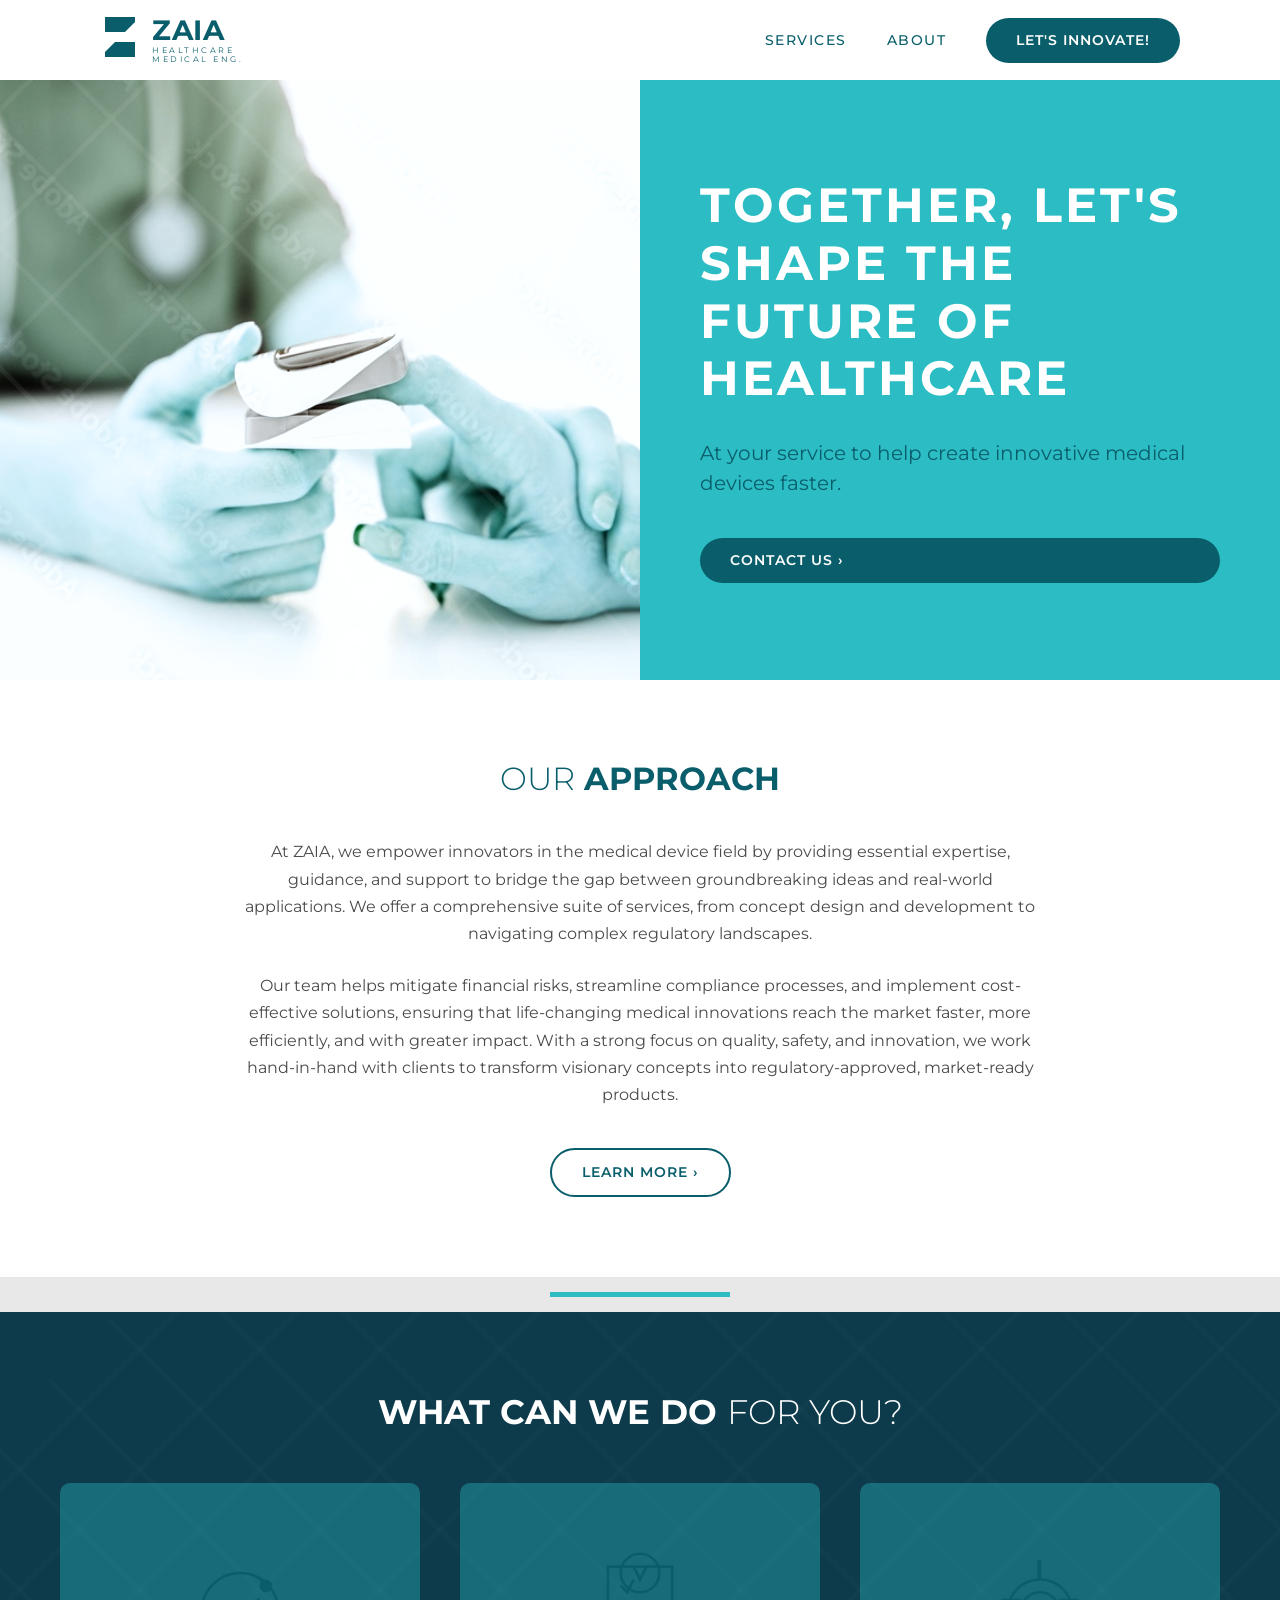
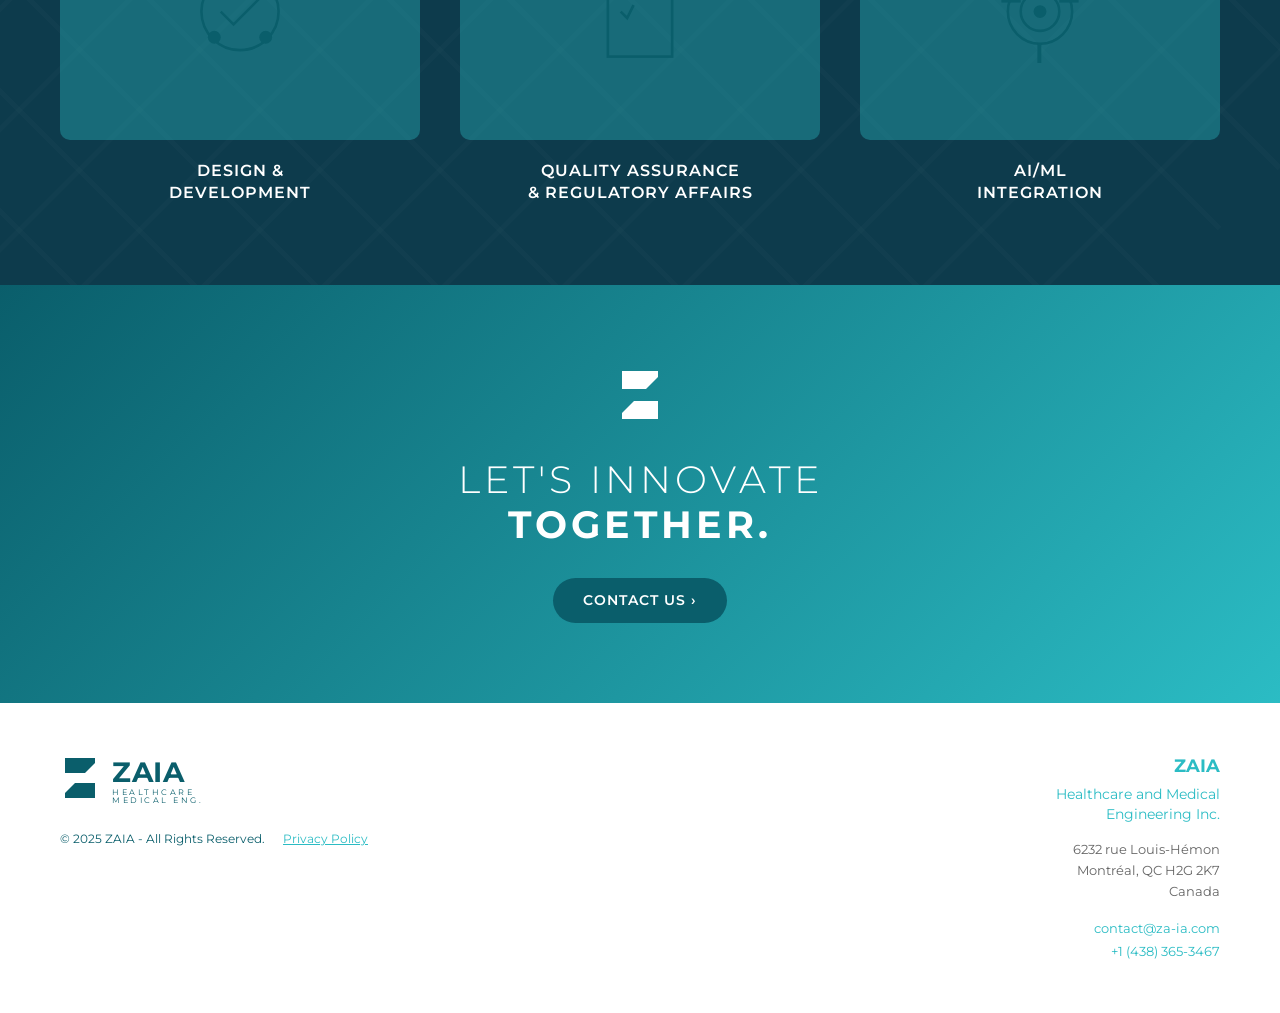
==== index.html @ 07baa98e "Complete redesign of ZAIA Healthcare website - Created full website structure with 7 sections - Impl" ====
<!DOCTYPE html>
<html lang="fr">
<head>
    <meta charset="UTF-8">
    <meta name="viewport" content="width=device-width, initial-scale=1.0">
    <meta name="description" content="ZAIA Healthcare & Medical Engineering - Empowering innovators in the medical device field">
    <title>ZAIA Healthcare - Medical Engineering</title>

    <!-- Google Fonts -->
    <link rel="preconnect" href="https://fonts.googleapis.com">
    <link rel="preconnect" href="https://fonts.gstatic.com" crossorigin>
    <link href="https://fonts.googleapis.com/css2?family=Montserrat:wght@300;400;500;600;700&display=swap" rel="stylesheet">

    <!-- CSS Files -->
    <link rel="stylesheet" href="css/variables.css">
    <link rel="stylesheet" href="css/style.css">
    <link rel="stylesheet" href="css/responsive.css">
</head>
<body>
    <!-- SECTION 1: HEADER / NAVIGATION -->
    <header class="header">
        <div class="header-container">
            <!-- Logo -->
            <a href="#home" class="logo">
                <div class="logo-symbol">
                    <svg width="40" height="50" viewBox="0 0 40 50" fill="none" xmlns="http://www.w3.org/2000/svg">
                        <path d="M5 5 L35 5 L35 10 L15 30 L35 30 L35 45 L5 45 L5 40 L25 20 L5 20 Z" fill="#0A5E6B"/>
                    </svg>
                </div>
                <div class="logo-text">
                    <div class="logo-name">ZAIA</div>
                    <div class="logo-subtitle">
                        <div>HEALTHCARE</div>
                        <div>MEDICAL ENG.</div>
                    </div>
                </div>
            </a>

            <!-- Navigation -->
            <nav class="nav">
                <a href="#services" class="nav-link">SERVICES</a>
                <a href="#about" class="nav-link">ABOUT</a>
                <a href="#contact" class="btn btn-primary">LET'S INNOVATE!</a>
            </nav>

            <!-- Mobile Menu Button -->
            <button class="mobile-menu-btn" aria-label="Toggle menu">
                <span></span>
                <span></span>
                <span></span>
            </button>
        </div>
    </header>

    <main>
        <!-- SECTION 2: HERO -->
        <section class="hero" id="home">
            <div class="hero-container">
                <!-- Left: Image with Watermark -->
                <div class="hero-image">
                    <div class="watermark"></div>
                    <img src="assets/images/hero-medical.jpg" alt="Medical device innovation">
                </div>

                <!-- Right: Content -->
                <div class="hero-content">
                    <h1 class="hero-title">TOGETHER, LET'S SHAPE THE FUTURE OF HEALTHCARE</h1>
                    <p class="hero-subtitle">At your service to help create innovative medical devices faster.</p>
                    <a href="#contact" class="btn btn-hero">CONTACT US ›</a>
                </div>
            </div>
        </section>

        <!-- SECTION 3: OUR APPROACH -->
        <section class="approach" id="about">
            <div class="approach-container">
                <h2 class="approach-title">
                    <span class="light">OUR</span> <span class="bold">APPROACH</span>
                </h2>

                <p class="approach-text">
                    At ZAIA, we empower innovators in the medical device field by providing essential expertise, guidance, and support to bridge the gap between groundbreaking ideas and real-world applications. We offer a comprehensive suite of services, from concept design and development to navigating complex regulatory landscapes.
                </p>

                <p class="approach-text">
                    Our team helps mitigate financial risks, streamline compliance processes, and implement cost-effective solutions, ensuring that life-changing medical innovations reach the market faster, more efficiently, and with greater impact. With a strong focus on quality, safety, and innovation, we work hand-in-hand with clients to transform visionary concepts into regulatory-approved, market-ready products.
                </p>

                <a href="#services" class="btn btn-outline">LEARN MORE ›</a>
            </div>
        </section>

        <!-- SECTION 4: TRANSITION BAR -->
        <div class="transition-bar">
            <div class="transition-accent"></div>
        </div>

        <!-- SECTION 5: SERVICES -->
        <section class="services" id="services">
            <div class="services-watermark"></div>
            <div class="services-container">
                <h2 class="services-title">
                    <span class="bold">WHAT CAN WE DO</span> <span class="light">FOR YOU?</span>
                </h2>

                <div class="services-grid">
                    <!-- Service 1 -->
                    <div class="service-card">
                        <div class="service-image">
                            <svg class="service-placeholder" viewBox="0 0 280 200" fill="none" xmlns="http://www.w3.org/2000/svg">
                                <rect width="280" height="200" fill="#2BBCC4" opacity="0.3"/>
                                <g transform="translate(140, 100)">
                                    <circle cx="0" cy="0" r="30" stroke="#0A5E6B" stroke-width="2" fill="none"/>
                                    <path d="M-15 0 L-5 10 L15 -10" stroke="#0A5E6B" stroke-width="2" fill="none"/>
                                    <circle cx="20" cy="-20" r="5" fill="#0A5E6B"/>
                                    <circle cx="-20" cy="20" r="5" fill="#0A5E6B"/>
                                    <circle cx="20" cy="20" r="5" fill="#0A5E6B"/>
                                </g>
                            </svg>
                        </div>
                        <h3 class="service-title">DESIGN &<br>DEVELOPMENT</h3>
                    </div>

                    <!-- Service 2 -->
                    <div class="service-card">
                        <div class="service-image">
                            <svg class="service-placeholder" viewBox="0 0 280 200" fill="none" xmlns="http://www.w3.org/2000/svg">
                                <rect width="280" height="200" fill="#2BBCC4" opacity="0.3"/>
                                <g transform="translate(140, 100)">
                                    <rect x="-25" y="-35" width="50" height="70" stroke="#0A5E6B" stroke-width="2" fill="none"/>
                                    <path d="M-15 -20 L-10 -15 L-5 -25" stroke="#0A5E6B" stroke-width="2" fill="none"/>
                                    <path d="M-15 0 L-10 5 L-5 -5" stroke="#0A5E6B" stroke-width="2" fill="none"/>
                                    <circle cx="0" cy="-30" r="15" stroke="#0A5E6B" stroke-width="2" fill="none"/>
                                    <path d="M-5 -35 L0 -25 L5 -35" stroke="#0A5E6B" stroke-width="2" fill="none"/>
                                </g>
                            </svg>
                        </div>
                        <h3 class="service-title">QUALITY ASSURANCE<br>& REGULATORY AFFAIRS</h3>
                    </div>

                    <!-- Service 3 -->
                    <div class="service-card">
                        <div class="service-image">
                            <svg class="service-placeholder" viewBox="0 0 280 200" fill="none" xmlns="http://www.w3.org/2000/svg">
                                <rect width="280" height="200" fill="#2BBCC4" opacity="0.3"/>
                                <g transform="translate(140, 100)">
                                    <circle cx="0" cy="0" r="25" stroke="#0A5E6B" stroke-width="2" fill="none"/>
                                    <circle cx="0" cy="0" r="15" stroke="#0A5E6B" stroke-width="2" fill="none"/>
                                    <circle cx="0" cy="0" r="5" fill="#0A5E6B"/>
                                    <rect x="-30" y="-10" width="15" height="3" fill="#0A5E6B"/>
                                    <rect x="15" y="-10" width="15" height="3" fill="#0A5E6B"/>
                                    <rect x="-2" y="-40" width="3" height="15" fill="#0A5E6B"/>
                                    <rect x="-2" y="25" width="3" height="15" fill="#0A5E6B"/>
                                </g>
                            </svg>
                        </div>
                        <h3 class="service-title">AI/ML<br>INTEGRATION</h3>
                    </div>
                </div>
            </div>
        </section>

        <!-- SECTION 6: CALL TO ACTION -->
        <section class="cta">
            <div class="cta-container">
                <div class="cta-logo">
                    <svg width="50" height="60" viewBox="0 0 40 50" fill="none" xmlns="http://www.w3.org/2000/svg">
                        <path d="M5 5 L35 5 L35 10 L15 30 L35 30 L35 45 L5 45 L5 40 L25 20 L5 20 Z" fill="#FFFFFF"/>
                    </svg>
                </div>
                <h2 class="cta-title">
                    <span class="light">LET'S INNOVATE</span><br>
                    <span class="bold">TOGETHER.</span>
                </h2>
                <a href="#contact" class="btn btn-cta">CONTACT US ›</a>
            </div>
        </section>
    </main>

    <!-- SECTION 7: FOOTER -->
    <footer class="footer">
        <div class="footer-container">
            <!-- Left Column -->
            <div class="footer-left">
                <a href="#home" class="footer-logo">
                    <div class="logo-symbol">
                        <svg width="40" height="50" viewBox="0 0 40 50" fill="none" xmlns="http://www.w3.org/2000/svg">
                            <path d="M5 5 L35 5 L35 10 L15 30 L35 30 L35 45 L5 45 L5 40 L25 20 L5 20 Z" fill="#0A5E6B"/>
                        </svg>
                    </div>
                    <div class="logo-text">
                        <div class="logo-name">ZAIA</div>
                        <div class="logo-subtitle">
                            <div>HEALTHCARE</div>
                            <div>MEDICAL ENG.</div>
                        </div>
                    </div>
                </a>
                <div class="footer-copyright">
                    <span>© 2025 ZAIA - All Rights Reserved.</span>
                    <a href="#" class="footer-link">Privacy Policy</a>
                </div>
            </div>

            <!-- Right Column -->
            <div class="footer-right">
                <div class="footer-brand">ZAIA</div>
                <div class="footer-company">Healthcare and Medical<br>Engineering Inc.</div>
                <address class="footer-address">
                    6232 rue Louis-Hémon<br>
                    Montréal, QC H2G 2K7<br>
                    Canada
                </address>
                <div class="footer-contact">
                    <a href="mailto:contact@za-ia.com">contact@za-ia.com</a><br>
                    <a href="tel:+14383653467">+1 (438) 365-3467</a>
                </div>
            </div>
        </div>
    </footer>

    <!-- JavaScript -->
    <script src="js/main.js"></script>
</body>
</html>
---- css/variables.css ----
/* ========================================
   ZAIA Healthcare - Variables CSS
   ======================================== */

:root {
    /* ====== COULEURS PRINCIPALES ====== */
    --teal-primary: #0A5E6B;      /* Logo, titres, boutons */
    --cyan-accent: #2BBCC4;       /* Fond Hero, accents, liens */
    --navy-dark: #0D3B4C;         /* Fond section services */

    /* ====== COULEURS NEUTRES ====== */
    --white: #FFFFFF;
    --gray-light: #E8E8E8;        /* Barre de transition */
    --gray-text: #4A4A4A;         /* Corps de texte */
    --gray-secondary: #666666;    /* Texte secondaire */

    /* ====== DÉGRADÉ CTA ====== */
    --gradient-cta: linear-gradient(135deg, #0A5E6B 0%, #2BBCC4 100%);

    /* ====== TYPOGRAPHIE ====== */
    --font-primary: 'Montserrat', -apple-system, BlinkMacSystemFont, 'Segoe UI', sans-serif;

    /* Tailles de police */
    --font-hero-title: 48px;      /* Titre Hero */
    --font-section-title: 32px;   /* Titres de section */
    --font-subtitle: 20px;        /* Sous-titres */
    --font-body: 16px;            /* Corps de texte */
    --font-nav: 14px;             /* Navigation */
    --font-button: 14px;          /* Boutons */

    /* Graisse de police */
    --weight-light: 300;
    --weight-regular: 400;
    --weight-medium: 500;
    --weight-semibold: 600;
    --weight-bold: 700;

    /* Espacement des lettres */
    --letter-spacing-title: 3px;
    --letter-spacing-nav: 1.5px;
    --letter-spacing-button: 1px;

    /* Interligne */
    --line-height-tight: 1.2;
    --line-height-normal: 1.5;
    --line-height-relaxed: 1.7;

    /* ====== DIMENSIONS ====== */
    --header-height: 80px;
    --max-width-content: 1200px;
    --max-width-text: 800px;

    /* Padding et marges */
    --padding-section-vertical: 80px;
    --padding-section-horizontal: 60px;
    --padding-container: 40px;

    /* Border radius */
    --border-radius-button: 25px;
    --border-radius-card: 10px;

    /* ====== TRANSITIONS ====== */
    --transition-fast: 0.2s ease;
    --transition-normal: 0.3s ease;
    --transition-slow: 0.5s ease;

    /* ====== OMBRES ====== */
    --shadow-subtle: 0 2px 10px rgba(0, 0, 0, 0.05);
    --shadow-card: 0 4px 20px rgba(0, 0, 0, 0.1);
    --shadow-hover: 0 10px 30px rgba(0, 0, 0, 0.15);

    /* ====== Z-INDEX ====== */
    --z-watermark: 1;
    --z-content: 2;
    --z-header: 100;
    --z-mobile-menu: 200;
}

/* ====== RESPONSIVE BREAKPOINTS ====== */
/* Utilisés dans responsive.css */
/* Mobile: < 768px */
/* Tablet: 768px - 991px */
/* Desktop: 992px - 1200px */
/* Desktop Large: > 1200px */
---- css/style.css ----
/* ========================================
   ZAIA Healthcare - Styles Principaux
   ======================================== */

/* ====== RESET ET BASE ====== */
* {
    margin: 0;
    padding: 0;
    box-sizing: border-box;
}

html {
    scroll-behavior: smooth;
    font-size: 16px;
}

body {
    font-family: var(--font-primary);
    color: var(--gray-text);
    background: var(--white);
    line-height: var(--line-height-normal);
    overflow-x: hidden;
}

img {
    max-width: 100%;
    height: auto;
    display: block;
}

a {
    text-decoration: none;
    color: inherit;
}

button {
    border: none;
    background: none;
    cursor: pointer;
    font-family: inherit;
}

/* ====== TYPOGRAPHIE GLOBALE ====== */
h1, h2, h3, h4, h5, h6 {
    font-weight: var(--weight-bold);
    line-height: var(--line-height-tight);
}

/* ====== UTILITAIRES ====== */
.light {
    font-weight: var(--weight-light);
}

.bold {
    font-weight: var(--weight-bold);
}

/* ====== BOUTONS ====== */
.btn {
    display: inline-block;
    padding: 12px 30px;
    border-radius: var(--border-radius-button);
    font-size: var(--font-button);
    font-weight: var(--weight-semibold);
    text-transform: uppercase;
    letter-spacing: var(--letter-spacing-button);
    transition: all var(--transition-normal);
    cursor: pointer;
    white-space: nowrap;
}

.btn-primary {
    background: var(--teal-primary);
    color: var(--white);
}

.btn-primary:hover {
    background: #084550;
    transform: translateY(-2px);
    box-shadow: var(--shadow-hover);
}

.btn-hero {
    background: var(--teal-primary);
    color: var(--white);
}

.btn-hero:hover {
    background: #084550;
}

.btn-outline {
    background: transparent;
    color: var(--teal-primary);
    border: 2px solid var(--teal-primary);
}

.btn-outline:hover {
    background: var(--teal-primary);
    color: var(--white);
}

.btn-cta {
    background: var(--teal-primary);
    color: var(--white);
}

.btn-cta:hover {
    background: #084550;
}

/* ========================================
   SECTION 1: HEADER / NAVIGATION
   ======================================== */
.header {
    position: fixed;
    top: 0;
    left: 0;
    right: 0;
    height: var(--header-height);
    background: var(--white);
    z-index: var(--z-header);
}

.header-container {
    max-width: var(--max-width-content);
    margin: 0 auto;
    padding: 0 var(--padding-section-horizontal);
    height: 100%;
    display: flex;
    align-items: center;
    justify-content: space-between;
}

/* Logo */
.logo {
    display: flex;
    align-items: center;
    gap: 12px;
}

.logo-symbol svg {
    width: 40px;
    height: 50px;
}

.logo-text {
    display: flex;
    flex-direction: column;
}

.logo-name {
    font-size: 28px;
    font-weight: var(--weight-bold);
    color: var(--teal-primary);
    letter-spacing: 0.5px;
    line-height: 1;
}

.logo-subtitle {
    display: flex;
    flex-direction: column;
    font-size: 8px;
    color: var(--teal-primary);
    text-transform: uppercase;
    letter-spacing: 2.5px;
    line-height: 1.1;
    margin-top: 2px;
}

/* Navigation */
.nav {
    display: flex;
    align-items: center;
    gap: 40px;
}

.nav-link {
    font-size: var(--font-nav);
    font-weight: var(--weight-medium);
    color: var(--teal-primary);
    text-transform: uppercase;
    letter-spacing: var(--letter-spacing-nav);
    transition: color var(--transition-normal);
}

.nav-link:hover {
    color: var(--cyan-accent);
}

/* Mobile Menu Button */
.mobile-menu-btn {
    display: none;
    flex-direction: column;
    gap: 5px;
    width: 30px;
    height: 25px;
}

.mobile-menu-btn span {
    display: block;
    width: 100%;
    height: 3px;
    background: var(--teal-primary);
    transition: all var(--transition-normal);
}

/* ========================================
   SECTION 2: HERO
   ======================================== */
.hero {
    margin-top: var(--header-height);
    min-height: 600px;
}

.hero-container {
    display: grid;
    grid-template-columns: 1fr 1fr;
    min-height: 600px;
}

/* Hero Image (Left) */
.hero-image {
    position: relative;
    overflow: hidden;
    background: var(--gray-light);
}

.hero-image img {
    width: 100%;
    height: 100%;
    object-fit: cover;
    object-position: center;
    filter: sepia(20%) saturate(80%) hue-rotate(160deg);
}

/* Watermark sur Hero Image */
.watermark {
    position: absolute;
    top: -50%;
    left: -50%;
    width: 200%;
    height: 200%;
    transform: rotate(-45deg);
    opacity: 0.12;
    z-index: var(--z-watermark);
    pointer-events: none;
    background-image: repeating-linear-gradient(
        0deg,
        transparent,
        transparent 80px,
        rgba(255, 255, 255, 0.5) 80px,
        rgba(255, 255, 255, 0.5) 85px
    ),
    repeating-linear-gradient(
        90deg,
        transparent,
        transparent 80px,
        rgba(255, 255, 255, 0.5) 80px,
        rgba(255, 255, 255, 0.5) 85px
    );
}

.watermark::before {
    content: 'Z';
    position: absolute;
    font-size: 50px;
    font-weight: var(--weight-bold);
    color: rgba(255, 255, 255, 0.8);
    font-family: var(--font-primary);
    left: 50%;
    top: 50%;
    transform: translate(-50%, -50%);
}

/* Hero Content (Right) */
.hero-content {
    background: var(--cyan-accent);
    padding: 80px 60px;
    display: flex;
    flex-direction: column;
    justify-content: center;
}

.hero-title {
    font-size: var(--font-hero-title);
    font-weight: var(--weight-bold);
    color: var(--white);
    text-transform: uppercase;
    letter-spacing: var(--letter-spacing-title);
    line-height: var(--line-height-tight);
    margin-bottom: 30px;
}

.hero-subtitle {
    font-size: var(--font-subtitle);
    color: var(--teal-primary);
    line-height: var(--line-height-normal);
    margin-bottom: 40px;
}

/* ========================================
   SECTION 3: OUR APPROACH
   ======================================== */
.approach {
    background: var(--white);
    padding: var(--padding-section-vertical) var(--padding-section-horizontal);
}

.approach-container {
    max-width: var(--max-width-text);
    margin: 0 auto;
    text-align: center;
}

.approach-title {
    font-size: var(--font-section-title);
    color: var(--teal-primary);
    text-transform: uppercase;
    margin-bottom: 40px;
}

.approach-text {
    font-size: var(--font-body);
    color: var(--gray-text);
    line-height: var(--line-height-relaxed);
    margin-bottom: 25px;
}

.approach-container .btn-outline {
    margin-top: 15px;
}

/* ========================================
   SECTION 4: TRANSITION BAR
   ======================================== */
.transition-bar {
    height: 35px;
    background: var(--gray-light);
    display: flex;
    align-items: center;
    justify-content: center;
}

.transition-accent {
    width: 180px;
    height: 5px;
    background: var(--cyan-accent);
}

/* ========================================
   SECTION 5: SERVICES
   ======================================== */
.services {
    background: var(--navy-dark);
    padding: var(--padding-section-vertical) var(--padding-section-horizontal);
    position: relative;
    overflow: hidden;
}

/* Watermark Services */
.services-watermark {
    position: absolute;
    top: -50%;
    left: -50%;
    width: 200%;
    height: 200%;
    transform: rotate(-45deg);
    opacity: 0.06;
    z-index: var(--z-watermark);
    pointer-events: none;
    background-image: repeating-linear-gradient(
        0deg,
        transparent,
        transparent 80px,
        rgba(255, 255, 255, 0.3) 80px,
        rgba(255, 255, 255, 0.3) 85px
    ),
    repeating-linear-gradient(
        90deg,
        transparent,
        transparent 80px,
        rgba(255, 255, 255, 0.3) 80px,
        rgba(255, 255, 255, 0.3) 85px
    );
}

.services-container {
    max-width: var(--max-width-content);
    margin: 0 auto;
    position: relative;
    z-index: var(--z-content);
}

.services-title {
    font-size: 34px;
    color: var(--white);
    text-align: center;
    text-transform: uppercase;
    margin-bottom: 50px;
}

.services-grid {
    display: grid;
    grid-template-columns: repeat(3, 1fr);
    gap: 40px;
}

/* Service Card */
.service-card {
    text-align: center;
    transition: transform var(--transition-normal);
}

.service-card:hover {
    transform: translateY(-5px);
}

.service-image {
    width: 100%;
    aspect-ratio: 280 / 200;
    border-radius: var(--border-radius-card);
    overflow: hidden;
    background: rgba(43, 188, 196, 0.1);
    margin-bottom: 20px;
}

.service-placeholder {
    width: 100%;
    height: 100%;
}

.service-title {
    font-size: 16px;
    font-weight: var(--weight-semibold);
    color: var(--white);
    text-transform: uppercase;
    letter-spacing: 1px;
    line-height: 1.4;
}

/* ========================================
   SECTION 6: CALL TO ACTION
   ======================================== */
.cta {
    background: var(--gradient-cta);
    padding: 80px var(--padding-section-horizontal);
}

.cta-container {
    max-width: 600px;
    margin: 0 auto;
    text-align: center;
}

.cta-logo {
    margin-bottom: 25px;
}

.cta-logo svg {
    margin: 0 auto;
    width: 50px;
    height: 60px;
}

.cta-title {
    font-size: 38px;
    color: var(--white);
    text-transform: uppercase;
    letter-spacing: 4px;
    margin-bottom: 30px;
}

/* ========================================
   SECTION 7: FOOTER
   ======================================== */
.footer {
    background: var(--white);
    padding: 50px var(--padding-section-horizontal);
}

.footer-container {
    max-width: var(--max-width-content);
    margin: 0 auto;
    display: flex;
    justify-content: space-between;
    align-items: flex-start;
}

/* Footer Left */
.footer-left {
    display: flex;
    flex-direction: column;
    gap: 20px;
}

.footer-logo {
    display: flex;
    align-items: center;
    gap: 12px;
}

.footer-copyright {
    font-size: 12px;
    color: var(--teal-primary);
}

.footer-link {
    color: var(--cyan-accent);
    text-decoration: underline;
    margin-left: 15px;
}

/* Footer Right */
.footer-right {
    text-align: right;
}

.footer-brand {
    font-size: 18px;
    font-weight: var(--weight-bold);
    color: var(--cyan-accent);
    margin-bottom: 5px;
}

.footer-company {
    font-size: 14px;
    color: var(--cyan-accent);
    margin-bottom: 15px;
    line-height: 1.4;
}

.footer-address {
    font-size: 13px;
    color: var(--gray-secondary);
    font-style: normal;
    line-height: 1.6;
    margin-bottom: 15px;
}

.footer-contact {
    font-size: 13px;
    line-height: 1.8;
}

.footer-contact a {
    color: var(--cyan-accent);
    transition: color var(--transition-normal);
}

.footer-contact a:hover {
    color: var(--teal-primary);
}
---- css/responsive.css ----
/* ========================================
   ZAIA Healthcare - Responsive Design
   ======================================== */

/* ====== TABLET (768px - 991px) ====== */
@media (max-width: 991px) {
    /* Typography */
    :root {
        --font-hero-title: 40px;
        --font-section-title: 28px;
        --font-subtitle: 18px;
        --padding-section-vertical: 60px;
        --padding-section-horizontal: 40px;
    }

    /* Header */
    .header-container {
        padding: 0 var(--padding-section-horizontal);
    }

    /* Hero */
    .hero-container {
        min-height: 500px;
    }

    .hero-content {
        padding: 60px 40px;
    }

    /* Services */
    .services-grid {
        grid-template-columns: repeat(2, 1fr);
        gap: 30px;
    }

    .service-card:last-child {
        grid-column: 1 / -1;
        max-width: 400px;
        margin: 0 auto;
    }

    /* Footer */
    .footer-container {
        flex-direction: column;
        gap: 40px;
        align-items: flex-start;
    }

    .footer-right {
        text-align: left;
    }
}

/* ====== MOBILE (< 768px) ====== */
@media (max-width: 767px) {
    /* Typography */
    :root {
        --font-hero-title: 32px;
        --font-section-title: 24px;
        --font-subtitle: 16px;
        --font-body: 14px;
        --padding-section-vertical: 50px;
        --padding-section-horizontal: 20px;
    }

    /* ====== HEADER ====== */
    .header {
        height: 70px;
    }

    .header-container {
        padding: 0 20px;
    }

    /* Logo */
    .logo-symbol svg {
        width: 35px;
        height: 45px;
    }

    .logo-name {
        font-size: 24px;
    }

    .logo-subtitle {
        font-size: 7px;
        letter-spacing: 2px;
    }

    /* Navigation Mobile */
    .nav {
        position: fixed;
        top: 70px;
        right: -100%;
        width: 100%;
        max-width: 300px;
        height: calc(100vh - 70px);
        background: var(--white);
        flex-direction: column;
        align-items: flex-start;
        padding: 30px 20px;
        gap: 25px;
        box-shadow: -5px 0 20px rgba(0, 0, 0, 0.1);
        transition: right var(--transition-normal);
        z-index: var(--z-mobile-menu);
    }

    .nav.active {
        right: 0;
    }

    .nav-link {
        font-size: 16px;
        display: block;
        width: 100%;
    }

    .nav .btn-primary {
        width: 100%;
        text-align: center;
    }

    /* Mobile Menu Button */
    .mobile-menu-btn {
        display: flex;
    }

    .mobile-menu-btn.active span:nth-child(1) {
        transform: rotate(45deg) translateY(10px);
    }

    .mobile-menu-btn.active span:nth-child(2) {
        opacity: 0;
    }

    .mobile-menu-btn.active span:nth-child(3) {
        transform: rotate(-45deg) translateY(-10px);
    }

    /* ====== HERO ====== */
    .hero {
        margin-top: 70px;
    }

    .hero-container {
        grid-template-columns: 1fr;
        min-height: auto;
    }

    .hero-image {
        order: 1;
        min-height: 300px;
    }

    .hero-content {
        order: 2;
        padding: 50px 30px;
    }

    .hero-title {
        font-size: 32px;
        letter-spacing: 2px;
        margin-bottom: 20px;
    }

    .hero-subtitle {
        margin-bottom: 30px;
    }

    /* ====== APPROACH ====== */
    .approach {
        padding: 50px 20px;
    }

    .approach-title {
        font-size: 24px;
        margin-bottom: 30px;
    }

    .approach-text {
        font-size: 14px;
        text-align: left;
    }

    /* ====== SERVICES ====== */
    .services {
        padding: 50px 20px;
    }

    .services-title {
        font-size: 24px;
        margin-bottom: 40px;
    }

    .services-grid {
        grid-template-columns: 1fr;
        gap: 30px;
    }

    .service-card:last-child {
        grid-column: 1;
        max-width: 100%;
    }

    .service-image {
        max-width: 350px;
        margin: 0 auto 20px;
    }

    /* ====== CTA ====== */
    .cta {
        padding: 60px 30px;
    }

    .cta-title {
        font-size: 28px;
        letter-spacing: 3px;
    }

    /* ====== FOOTER ====== */
    .footer {
        padding: 40px 20px;
    }

    .footer-container {
        flex-direction: column;
        gap: 35px;
    }

    .footer-left {
        width: 100%;
    }

    .footer-logo {
        justify-content: center;
    }

    .footer-copyright {
        text-align: center;
        display: flex;
        flex-direction: column;
        gap: 10px;
    }

    .footer-link {
        margin-left: 0;
    }

    .footer-right {
        width: 100%;
        text-align: center;
    }

    .footer-brand {
        font-size: 16px;
    }

    .footer-company {
        font-size: 13px;
    }

    .footer-address,
    .footer-contact {
        font-size: 12px;
    }
}

/* ====== SMALL MOBILE (< 480px) ====== */
@media (max-width: 479px) {
    :root {
        --font-hero-title: 28px;
        --font-section-title: 22px;
    }

    .hero-title {
        font-size: 28px;
    }

    .hero-content {
        padding: 40px 25px;
    }

    .btn {
        padding: 10px 25px;
        font-size: 12px;
    }

    .services-title {
        font-size: 22px;
    }

    .cta-title {
        font-size: 24px;
        letter-spacing: 2px;
    }
}
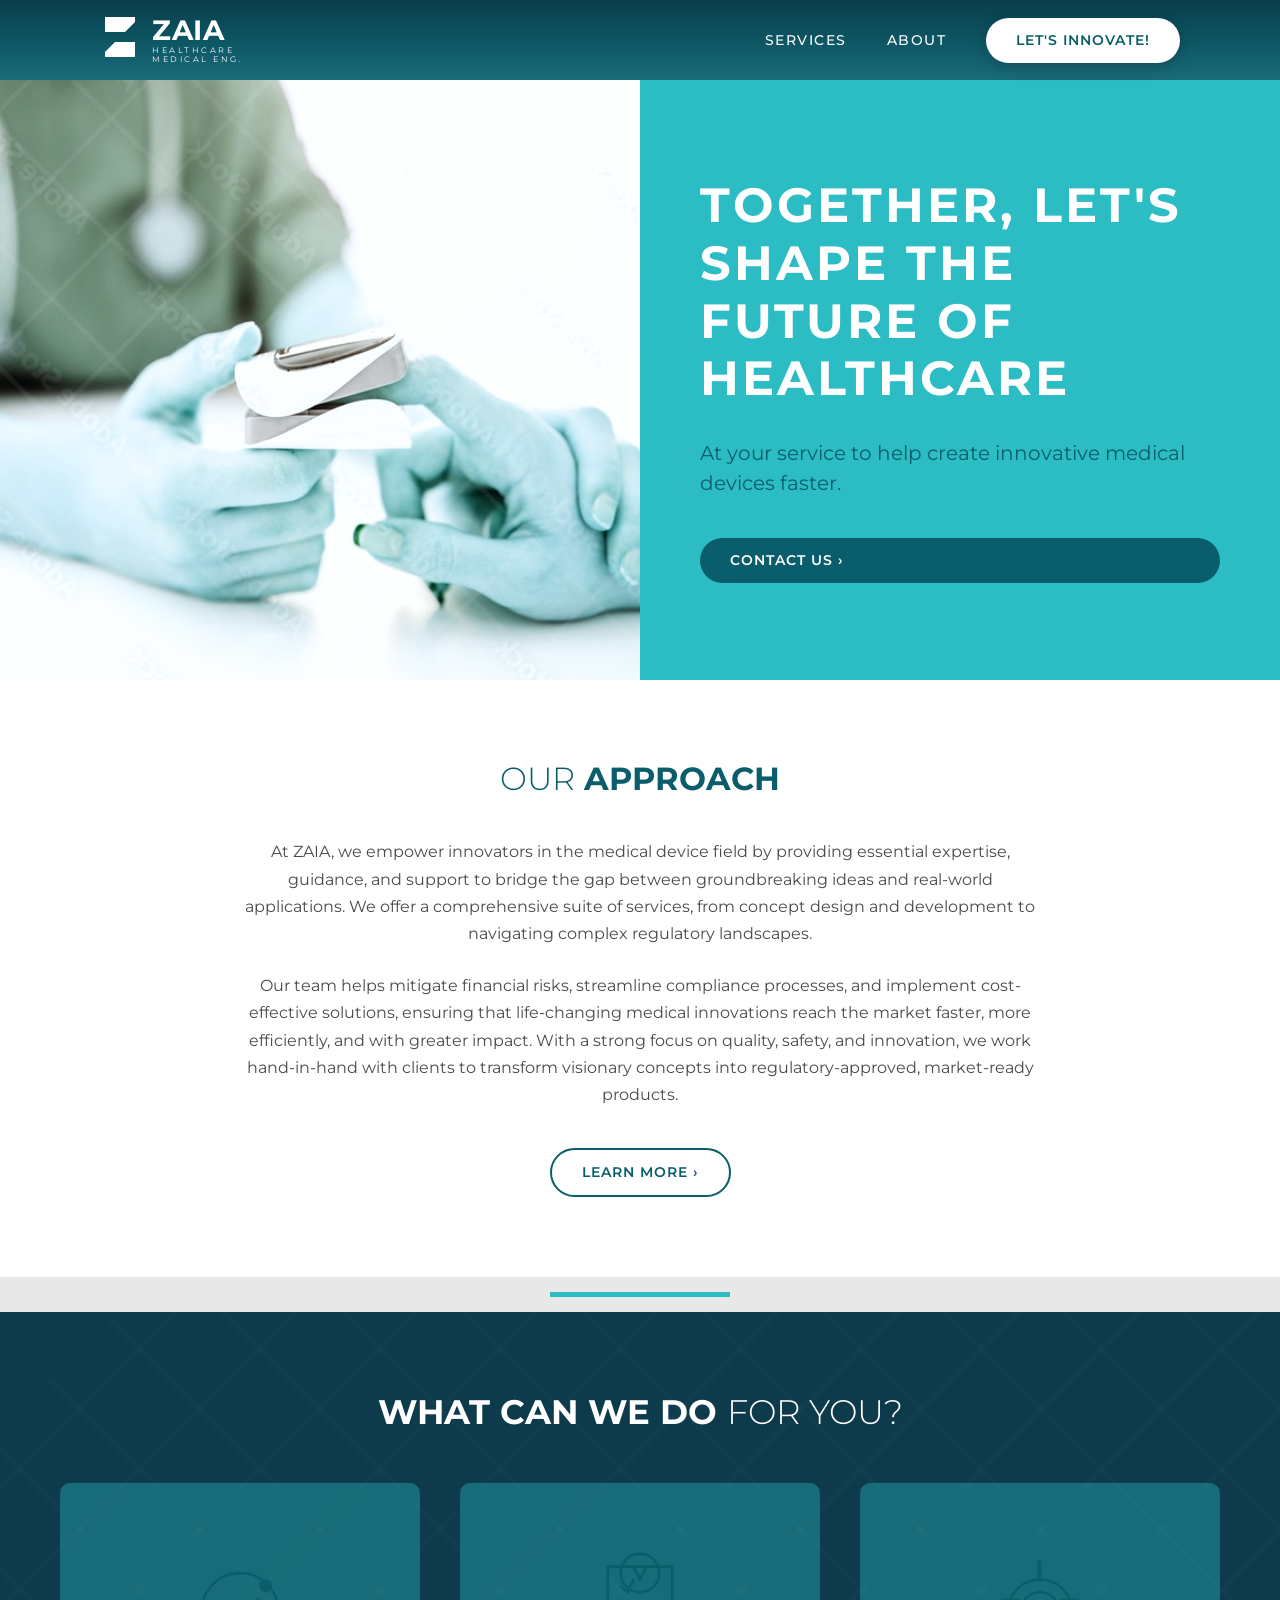
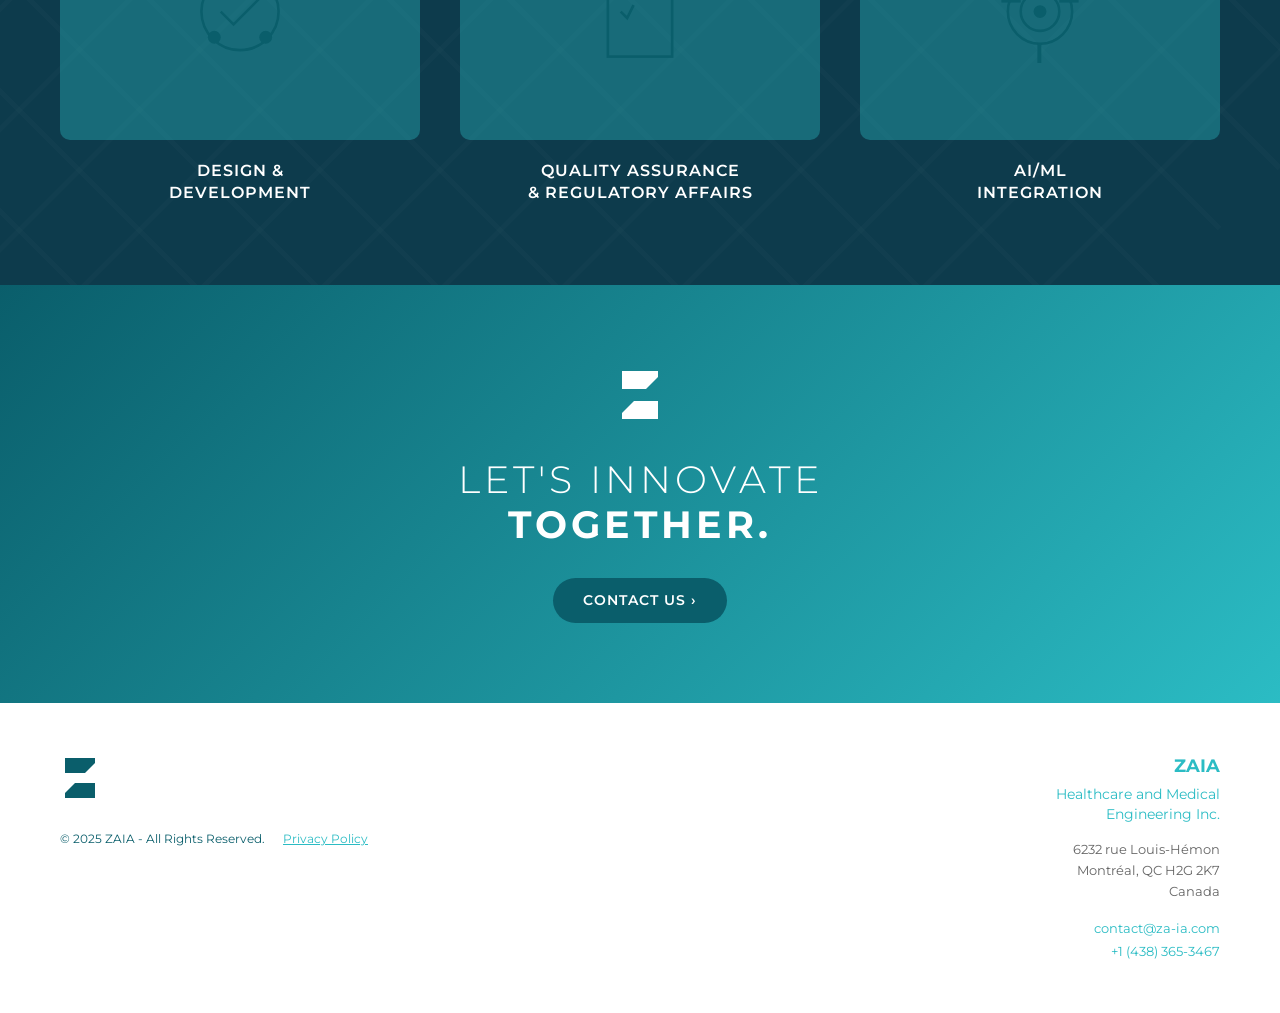
==== commit f4d10a2e: "Fix header colors to match design specifications CRITICAL: Header color palette was incorrect  Chang" ====
--- a/index.html
+++ b/index.html
@@ -22,9 +22,14 @@
         <div class="header-container">
             <!-- Logo -->
             <a href="#home" class="logo">
+                <!-- Option 1: Utiliser votre image de logo (recommandé) -->
+                <!-- Décommentez cette ligne et commentez le SVG ci-dessous -->
+                <!-- <img src="assets/logo/zaia-logo-white.png" alt="ZAIA Healthcare" style="height: 60px; width: auto;"> -->
+
+                <!-- Option 2: SVG temporaire (à remplacer par votre logo) -->
                 <div class="logo-symbol">
                     <svg width="40" height="50" viewBox="0 0 40 50" fill="none" xmlns="http://www.w3.org/2000/svg">
-                        <path d="M5 5 L35 5 L35 10 L15 30 L35 30 L35 45 L5 45 L5 40 L25 20 L5 20 Z" fill="#0A5E6B"/>
+                        <path d="M5 5 L35 5 L35 10 L15 30 L35 30 L35 45 L5 45 L5 40 L25 20 L5 20 Z" fill="#FFFFFF"/>
                     </svg>
                 </div>
                 <div class="logo-text">
--- a/css/style.css
+++ b/css/style.css
@@ -118,7 +118,8 @@
     left: 0;
     right: 0;
     height: var(--header-height);
-    background: var(--white);
+    background: linear-gradient(to bottom, #0A3D4A 0%, #0D5563 50%, #1A6B7A 100%);
+    box-shadow: 0 4px 20px rgba(10, 85, 99, 0.3);
     z-index: var(--z-header);
 }
 
@@ -152,7 +153,7 @@
 .logo-name {
     font-size: 28px;
     font-weight: var(--weight-bold);
-    color: var(--teal-primary);
+    color: var(--white);
     letter-spacing: 0.5px;
     line-height: 1;
 }
@@ -161,7 +162,7 @@
     display: flex;
     flex-direction: column;
     font-size: 8px;
-    color: var(--teal-primary);
+    color: var(--white);
     text-transform: uppercase;
     letter-spacing: 2.5px;
     line-height: 1.1;
@@ -178,7 +179,7 @@
 .nav-link {
     font-size: var(--font-nav);
     font-weight: var(--weight-medium);
-    color: var(--teal-primary);
+    color: var(--white);
     text-transform: uppercase;
     letter-spacing: var(--letter-spacing-nav);
     transition: color var(--transition-normal);
@@ -186,6 +187,20 @@
 
 .nav-link:hover {
     color: var(--cyan-accent);
+}
+
+/* Header CTA Button */
+header .btn-primary {
+    background: var(--white);
+    color: var(--teal-primary);
+    box-shadow: 0 4px 15px rgba(0, 0, 0, 0.2);
+}
+
+header .btn-primary:hover {
+    background: var(--cyan-accent);
+    color: var(--white);
+    transform: translateY(-2px);
+    box-shadow: 0 6px 20px rgba(0, 0, 0, 0.3);
 }
 
 /* Mobile Menu Button */
@@ -201,7 +216,7 @@
     display: block;
     width: 100%;
     height: 3px;
-    background: var(--teal-primary);
+    background: var(--white);
     transition: all var(--transition-normal);
 }
 
